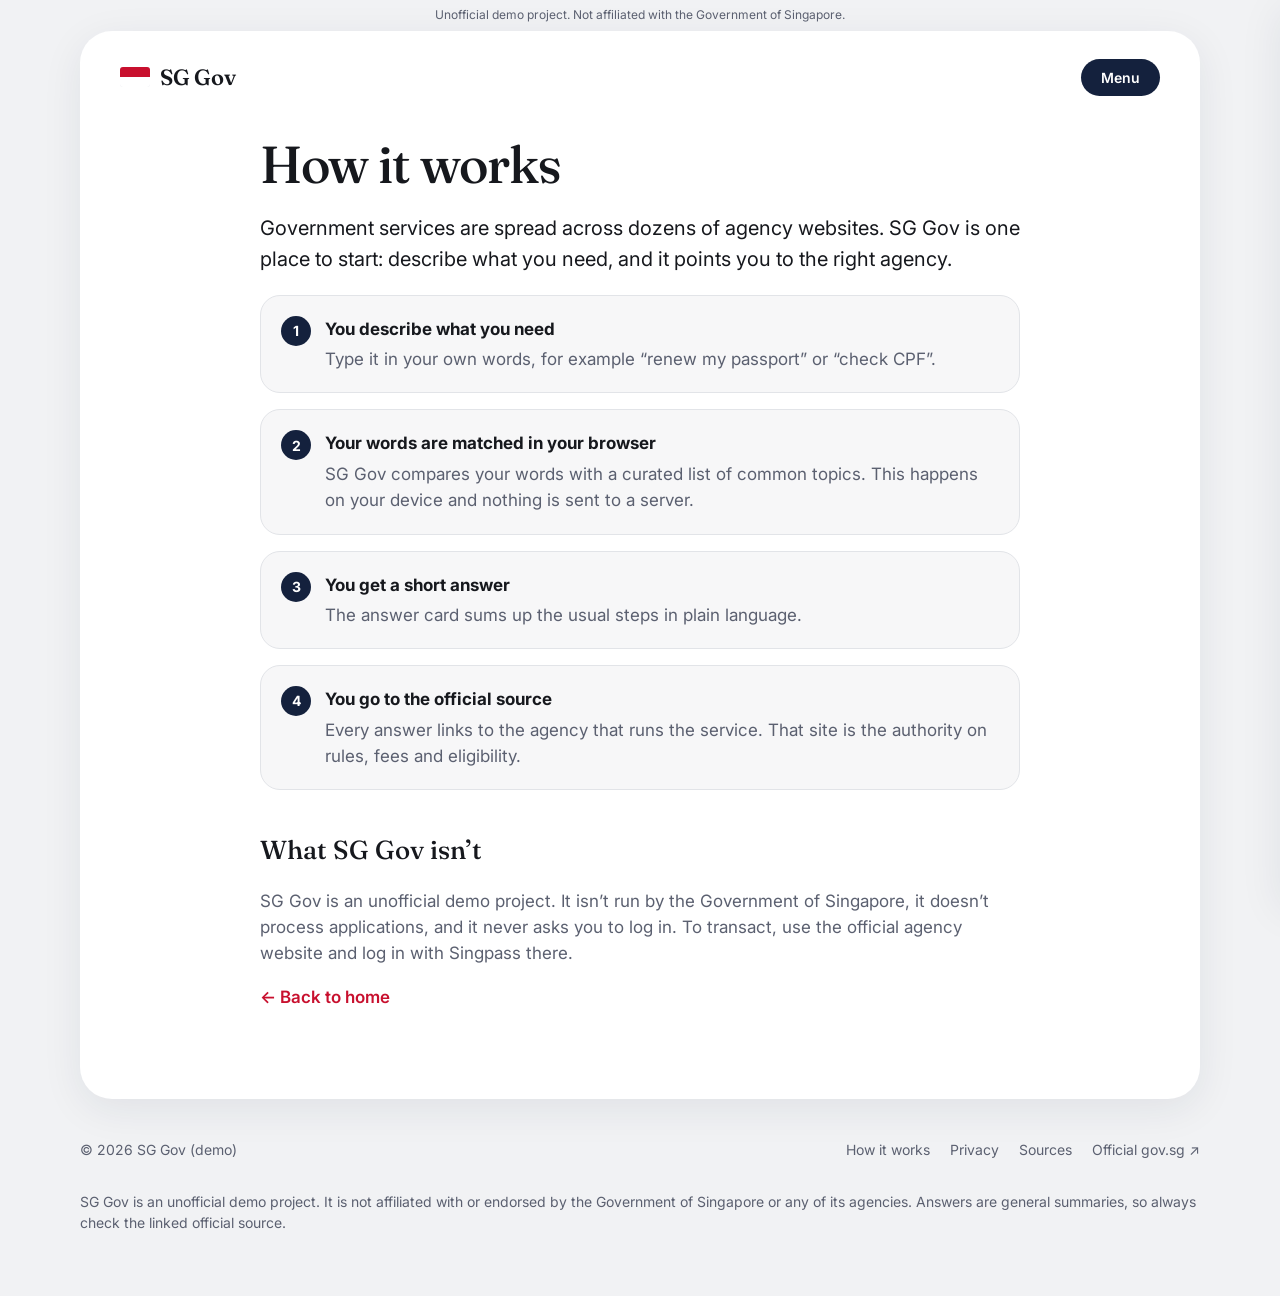
==== how-it-works.html @ 4f203b3c "Add How it works, Privacy and Sources pages" ====
<!doctype html>
<html lang="en-SG">
<head>
  <meta charset="utf-8">
  <meta name="viewport" content="width=device-width, initial-scale=1">
  <title>How SG Gov Works</title>
  <meta name="description" content="How SG Gov matches your question to an official Singapore government source.">
  <link rel="icon" href="img/favicon.svg" type="image/svg+xml">
  <link rel="preconnect" href="https://fonts.googleapis.com">
  <link rel="preconnect" href="https://fonts.gstatic.com" crossorigin>
  <link href="https://fonts.googleapis.com/css2?family=Fraunces:opsz,wght@9..144,400;9..144,500;9..144,600&family=Inter:wght@400;500;600;700&display=swap" rel="stylesheet">
  <link rel="stylesheet" href="css/styles.css">
</head>
<body>
  <a class="skip-link" href="#main">Skip to content</a>
  <div class="disclaimer-strip">Unofficial demo project. Not affiliated with the Government of Singapore.</div>

  <div class="shell">
    <div class="frame">
      <header class="site-header">
        <a class="brand" href="./" aria-label="SG Gov home">
          <span class="brand-mark" aria-hidden="true"><span></span><span></span></span>
          SG Gov
        </a>
        <button class="menu-btn" type="button" aria-expanded="false" aria-controls="drawer">Menu</button>
      </header>

      <main id="main" class="page">
        <h1>How it works</h1>
        <p class="lede">Government services are spread across dozens of agency websites. SG Gov is one place to start: describe what you need, and it points you to the right agency.</p>

        <ol class="steps">
          <li><strong>You describe what you need</strong>Type it in your own words, for example “renew my passport” or “check CPF”.</li>
          <li><strong>Your words are matched in your browser</strong>SG Gov compares your words with a curated list of common topics. This happens on your device and nothing is sent to a server.</li>
          <li><strong>You get a short answer</strong>The answer card sums up the usual steps in plain language.</li>
          <li><strong>You go to the official source</strong>Every answer links to the agency that runs the service. That site is the authority on rules, fees and eligibility.</li>
        </ol>

        <h2>What SG Gov isn’t</h2>
        <p>SG Gov is an unofficial demo project. It isn’t run by the Government of Singapore, it doesn’t process applications, and it never asks you to log in. To transact, use the official agency website and log in with Singpass there.</p>

        <p><a class="text-link" href="./">← Back to home</a></p>
      </main>
    </div>

    <footer class="site-footer">
      <span>© <span data-year></span> SG Gov (demo)</span>
      <nav aria-label="Footer">
        <a href="how-it-works.html">How it works</a>
        <a href="privacy.html">Privacy</a>
        <a href="sources.html">Sources</a>
        <a href="https://www.gov.sg/" rel="noopener">Official gov.sg ↗</a>
      </nav>
      <p class="disclaimer">SG Gov is an unofficial demo project. It is not affiliated with or endorsed by the Government of Singapore or any of its agencies. Answers are general summaries, so always check the linked official source.</p>
    </footer>
  </div>

  <div class="drawer-backdrop" data-close-menu></div>
  <nav class="drawer" id="drawer" aria-label="Site menu" inert>
    <div class="drawer-head">
      <strong>Menu</strong>
      <button class="close-btn" type="button" data-close-menu>Close</button>
    </div>
    <a href="./">Home</a>
    <a href="how-it-works.html">How it works</a>
    <a href="privacy.html">Privacy</a>
    <a href="sources.html">Sources</a>
  </nav>

  <script src="js/answers.js"></script>
  <script src="js/main.js"></script>
</body>
</html>
---- css/styles.css ----
:root {
  --bg: #f1f2f4;
  --surface: #ffffff;
  --surface-2: #f7f7f8;
  --text: #16181d;
  --muted: #5b6070;
  --border: #e2e4e8;
  --accent: #c8102e;
  --accent-ink: #ffffff;
  --navy: #14213d;
  --navy-ink: #ffffff;
  --shadow: 0 10px 40px rgba(20, 33, 61, 0.08);
  --radius-lg: 32px;
  --radius-md: 20px;
  --radius-sm: 12px;
  --font-display: "Fraunces", Georgia, "Times New Roman", serif;
  --font-body: "Inter", system-ui, -apple-system, "Segoe UI", sans-serif;
  --gutter: 16px;
  --maxw: 1120px;
}

@media (prefers-color-scheme: dark) {
  :root:not([data-theme="light"]) {
    --bg: #0e1015;
    --surface: #171a21;
    --surface-2: #1e222b;
    --text: #eef0f4;
    --muted: #a3a9b8;
    --border: #2a2f3a;
    --accent: #ff4d63;
    --navy: #e8ecf5;
    --navy-ink: #0e1015;
    --shadow: 0 10px 40px rgba(0, 0, 0, 0.4);
  }
}
:root[data-theme="dark"] {
  --bg: #0e1015;
  --surface: #171a21;
  --surface-2: #1e222b;
  --text: #eef0f4;
  --muted: #a3a9b8;
  --border: #2a2f3a;
  --accent: #ff4d63;
  --navy: #e8ecf5;
  --navy-ink: #0e1015;
  --shadow: 0 10px 40px rgba(0, 0, 0, 0.4);
}

*, *::before, *::after { box-sizing: border-box; }

html { -webkit-text-size-adjust: 100%; }

body {
  margin: 0;
  background: var(--bg);
  color: var(--text);
  font-family: var(--font-body);
  font-size: 16px;
  line-height: 1.55;
  overflow-x: hidden;
}

a { color: inherit; }
img { max-width: 100%; display: block; }

.sr-only {
  position: absolute; width: 1px; height: 1px; padding: 0; margin: -1px;
  overflow: hidden; clip: rect(0 0 0 0); white-space: nowrap; border: 0;
}

.skip-link {
  position: absolute; left: 8px; top: -48px; padding: 8px 12px;
  background: var(--navy); color: var(--navy-ink); border-radius: 8px; z-index: 100;
}
.skip-link:focus { top: 8px; }

:focus-visible { outline: 3px solid var(--accent); outline-offset: 2px; }

/* ---------- Disclaimer strip ---------- */
.disclaimer-strip {
  text-align: center;
  font-size: 12px;
  color: var(--muted);
  padding: 6px var(--gutter);
}

/* ---------- Shell ---------- */
.shell {
  max-width: calc(var(--maxw) + 2 * var(--gutter));
  margin: 0 auto;
  padding: 0 var(--gutter);
}

.frame {
  background: var(--surface);
  border-radius: var(--radius-lg);
  box-shadow: var(--shadow);
  padding: 20px clamp(16px, 4vw, 40px) 48px;
}

/* ---------- Header ---------- */
.site-header {
  display: flex; align-items: center; justify-content: space-between;
  padding: 8px 0 24px;
}
.brand {
  display: inline-flex; align-items: center; gap: 10px;
  text-decoration: none; font-family: var(--font-display);
  font-size: 22px; font-weight: 600; letter-spacing: -0.01em;
}
.brand-mark {
  width: 30px; height: 20px; border-radius: 3px; overflow: hidden;
  display: grid; grid-template-rows: 1fr 1fr;
  box-shadow: inset 0 0 0 1px var(--border);
}
.brand-mark span:first-child { background: #c8102e; }
.brand-mark span:last-child { background: #ffffff; }

.menu-btn {
  font: 600 14px var(--font-body);
  background: var(--navy); color: var(--navy-ink);
  border: 0; border-radius: 999px; padding: 10px 20px; cursor: pointer;
}

/* ---------- Drawer ---------- */
.drawer-backdrop {
  position: fixed; inset: 0; background: rgba(10, 12, 20, 0.45);
  opacity: 0; pointer-events: none; transition: opacity .2s; z-index: 40;
}
.drawer {
  position: fixed; top: 0; right: 0; height: 100%; width: min(360px, 88vw);
  background: var(--surface); color: var(--text);
  transform: translateX(100%); transition: transform .25s ease;
  z-index: 50; padding: 24px; display: flex; flex-direction: column; gap: 8px;
  box-shadow: var(--shadow);
}
.drawer-head { display: flex; justify-content: space-between; align-items: center; margin-bottom: 16px; }
.drawer a {
  text-decoration: none; font-size: 20px; font-family: var(--font-display);
  padding: 10px 0; border-bottom: 1px solid var(--border);
}
.drawer .close-btn {
  background: none; border: 1px solid var(--border); color: var(--text);
  border-radius: 999px; padding: 6px 14px; cursor: pointer; font: 500 14px var(--font-body);
}
body.menu-open .drawer { transform: translateX(0); }
body.menu-open .drawer-backdrop { opacity: 1; pointer-events: auto; }

/* ---------- Hero ---------- */
.hero { text-align: center; }
.hero h1 {
  font-family: var(--font-display); font-weight: 500;
  font-size: clamp(36px, 6vw, 60px); letter-spacing: -0.03em; line-height: 1.05;
  margin: 8px 0 12px;
}
.hero .lede { color: var(--muted); font-size: clamp(16px, 2vw, 19px); margin: 0 0 32px; }

.hero-card {
  position: relative; max-width: 760px; margin: 0 auto;
  border-radius: var(--radius-lg); overflow: hidden;
  aspect-ratio: 16 / 10; min-height: 340px;
  background: #1b2a4a;
}
.scene {
  position: absolute; inset: 0; opacity: 0; transition: opacity .9s ease;
  display: flex; align-items: flex-end; justify-content: center;
}
.scene.active { opacity: 1; }
.scene svg { width: 100%; height: 100%; }

.search {
  position: absolute; top: 24px; left: 50%; transform: translateX(-50%);
  width: calc(100% - 48px); max-width: 620px;
  display: flex; align-items: center; gap: 8px;
  background: rgba(255, 255, 255, 0.96); color: #16181d;
  border-radius: 999px; padding: 6px 6px 6px 22px;
  box-shadow: 0 6px 24px rgba(0, 0, 0, 0.18);
  z-index: 2;
}
.search input {
  flex: 1; min-width: 0; border: 0; background: transparent; outline: none;
  font: 400 16px var(--font-body); color: #16181d; padding: 10px 0;
}
.search input::placeholder { color: #4b5160; }
.search button {
  flex: none; width: 42px; height: 42px; border-radius: 50%; border: 0;
  background: #14213d; color: #fff; cursor: pointer;
  display: grid; place-items: center;
}

.example-caption { position: absolute; left: 0; right: 0; bottom: 14px; color: rgba(255,255,255,.85); font-size: 13px; z-index: 2; }

/* ---------- Answer panel ---------- */
.answer-wrap { max-width: 760px; margin: 24px auto 0; text-align: left; }
.answer-card {
  background: var(--surface-2); border: 1px solid var(--border);
  border-radius: var(--radius-md); padding: 24px;
}
.answer-card h2 { font-family: var(--font-display); font-weight: 500; font-size: 26px; margin: 0 0 8px; }
.answer-card ol { padding-left: 20px; margin: 12px 0; }
.answer-card li { margin: 4px 0; }
.answer-source {
  display: inline-flex; align-items: center; gap: 6px; margin-top: 8px;
  font-weight: 600; color: var(--accent); text-decoration: none;
}
.answer-source:hover { text-decoration: underline; }
.answer-note { font-size: 13px; color: var(--muted); margin-top: 12px; }
.chips { display: flex; flex-wrap: wrap; gap: 8px; margin-top: 16px; }
.chip {
  border: 1px solid var(--border); background: var(--surface); color: var(--text);
  border-radius: 999px; padding: 6px 14px; font: 500 14px var(--font-body); cursor: pointer;
}
.chip:hover { border-color: var(--accent); }

/* ---------- Statement ---------- */
.statement {
  max-width: 820px; margin: 96px auto; text-align: center;
  font-family: var(--font-display); font-weight: 400;
  font-size: clamp(24px, 3.6vw, 38px); line-height: 1.25; letter-spacing: -0.015em;
}
.statement em { font-style: normal; color: var(--accent); }

/* ---------- Sphere ---------- */
.agencies {
  display: grid; grid-template-columns: 1fr 1fr; gap: 40px; align-items: center;
  margin: 0 0 96px;
}
.agencies h2 {
  font-family: var(--font-display); font-weight: 500; font-size: clamp(30px, 4.5vw, 48px);
  letter-spacing: -0.02em; line-height: 1.1; margin: 0 0 12px;
}
.agencies p { color: var(--muted); font-size: 18px; margin: 0 0 20px; }
.text-link { font-weight: 600; color: var(--accent); text-decoration: none; }
.text-link:hover { text-decoration: underline; }

.sphere-stage {
  position: relative; aspect-ratio: 1; max-width: 440px; width: 100%; margin: 0 auto;
  perspective: 900px;
}
.sphere {
  position: absolute; inset: 0; transform-style: preserve-3d;
  animation: spin 40s linear infinite;
}
.sphere .tile {
  position: absolute; left: 50%; top: 50%;
  padding: 4px 10px; border-radius: 8px; white-space: nowrap;
  background: var(--surface-2); border: 1px solid var(--border);
  font-size: 11px; font-weight: 600; color: var(--text);
  backface-visibility: hidden;
}
@keyframes spin { from { transform: rotateY(0) rotateX(-12deg); } to { transform: rotateY(360deg) rotateX(-12deg); } }

/* ---------- Features ---------- */
.features { display: grid; grid-template-columns: repeat(3, 1fr); gap: 20px; margin-bottom: 96px; }
.feature {
  background: var(--surface-2); border: 1px solid var(--border);
  border-radius: var(--radius-md); padding: 28px;
  display: flex; flex-direction: column; gap: 8px;
}
.feature .icon {
  width: 44px; height: 44px; border-radius: 12px; display: grid; place-items: center;
  background: var(--surface); border: 1px solid var(--border); margin-bottom: 8px;
}
.feature h3 { font-family: var(--font-display); font-weight: 500; font-size: 22px; margin: 0; }
.feature p { color: var(--muted); margin: 0 0 8px; flex: 1; }

/* ---------- Coming soon ---------- */
.coming-head { display: flex; justify-content: space-between; align-items: end; gap: 16px; margin-bottom: 24px; flex-wrap: wrap; }
.coming-head h2 {
  font-family: var(--font-display); font-weight: 500; font-size: clamp(30px, 4.5vw, 48px);
  letter-spacing: -0.02em; margin: 0;
}
.coming-head p { color: var(--muted); margin: 8px 0 0; max-width: 520px; }
.carousel-btns { display: flex; gap: 8px; }
.carousel-btns button {
  width: 44px; height: 44px; border-radius: 50%; border: 1px solid var(--border);
  background: var(--surface); color: var(--text); cursor: pointer; font-size: 18px;
}
.carousel {
  display: flex; gap: 16px; overflow-x: auto; scroll-snap-type: x mandatory;
  padding-bottom: 12px; scrollbar-width: thin;
}
.preview {
  flex: 0 0 min(320px, 82%); scroll-snap-align: start;
  background: var(--surface-2); border: 1px solid var(--border);
  border-radius: var(--radius-md); padding: 20px; display: flex; flex-direction: column; gap: 12px;
}
.preview .tag {
  align-self: flex-start; font-size: 11px; font-weight: 700; text-transform: uppercase; letter-spacing: .06em;
  color: var(--muted); border: 1px dashed var(--border); border-radius: 6px; padding: 2px 8px;
}
.preview h3 { font-family: var(--font-display); font-weight: 500; font-size: 20px; margin: 0; }
.mock { background: var(--surface); border: 1px solid var(--border); border-radius: var(--radius-sm); padding: 12px; font-size: 13px; }
.mock-row { display: flex; justify-content: space-between; align-items: center; gap: 8px; padding: 8px 0; border-bottom: 1px solid var(--border); }
.mock-row:last-child { border-bottom: 0; }
.mock-row small { color: var(--muted); display: block; }
.mock-btn {
  background: var(--navy); color: var(--navy-ink); border-radius: 999px;
  padding: 4px 12px; font-size: 12px; font-weight: 600; white-space: nowrap;
}
.progress { display: flex; gap: 6px; margin: 8px 0; }
.progress span { flex: 1; height: 6px; border-radius: 3px; background: var(--border); }
.progress span.done { background: var(--accent); }

/* ---------- Footer ---------- */
.site-footer {
  padding: 40px 0 48px; color: var(--muted); font-size: 14px;
  display: flex; flex-wrap: wrap; justify-content: space-between; gap: 16px;
}
.site-footer nav { display: flex; flex-wrap: wrap; gap: 20px; }
.site-footer a { text-decoration: none; }
.site-footer a:hover { color: var(--text); text-decoration: underline; }
.site-footer .disclaimer { flex-basis: 100%; }

/* ---------- Subpages ---------- */
.page { max-width: 760px; margin: 0 auto; padding: 16px 0 24px; }
.page h1 {
  font-family: var(--font-display); font-weight: 500; font-size: clamp(34px, 5vw, 52px);
  letter-spacing: -0.02em; line-height: 1.1; margin: 0 0 16px;
}
.page h2 { font-family: var(--font-display); font-weight: 500; font-size: 26px; margin: 40px 0 8px; }
.page p, .page li { color: var(--muted); font-size: 17px; }
.page .lede { font-size: 20px; color: var(--text); }
.steps { counter-reset: s; list-style: none; padding: 0; display: grid; gap: 16px; }
.steps li {
  counter-increment: s; background: var(--surface-2); border: 1px solid var(--border);
  border-radius: var(--radius-md); padding: 20px 20px 20px 64px; position: relative;
}
.steps li::before {
  content: counter(s); position: absolute; left: 20px; top: 20px;
  width: 30px; height: 30px; border-radius: 50%; display: grid; place-items: center;
  background: var(--navy); color: var(--navy-ink); font-weight: 700; font-size: 14px;
}
.steps strong { color: var(--text); display: block; margin-bottom: 4px; }
.source-table { width: 100%; border-collapse: collapse; margin-top: 16px; font-size: 15px; }
.source-table th, .source-table td { text-align: left; padding: 12px 8px; border-bottom: 1px solid var(--border); vertical-align: top; }
.source-table th { color: var(--text); font-weight: 600; }
.source-table td { color: var(--muted); }
.source-table a { color: var(--accent); word-break: break-word; }
.table-wrap { overflow-x: auto; }

/* ---------- Responsive ---------- */
@media (max-width: 860px) {
  .agencies { grid-template-columns: 1fr; text-align: center; }
  .features { grid-template-columns: 1fr; }
}
@media (max-width: 520px) {
  .hero-card { aspect-ratio: auto; min-height: 380px; }
  .search { top: 16px; width: calc(100% - 24px); padding-left: 16px; }
  .search input { font-size: 15px; }
  .statement { margin: 64px auto; }
}

@media (prefers-reduced-motion: reduce) {
  .sphere { animation: none; transform: rotateX(-12deg) rotateY(20deg); }
  .scene, .drawer, .drawer-backdrop { transition: none; }
}
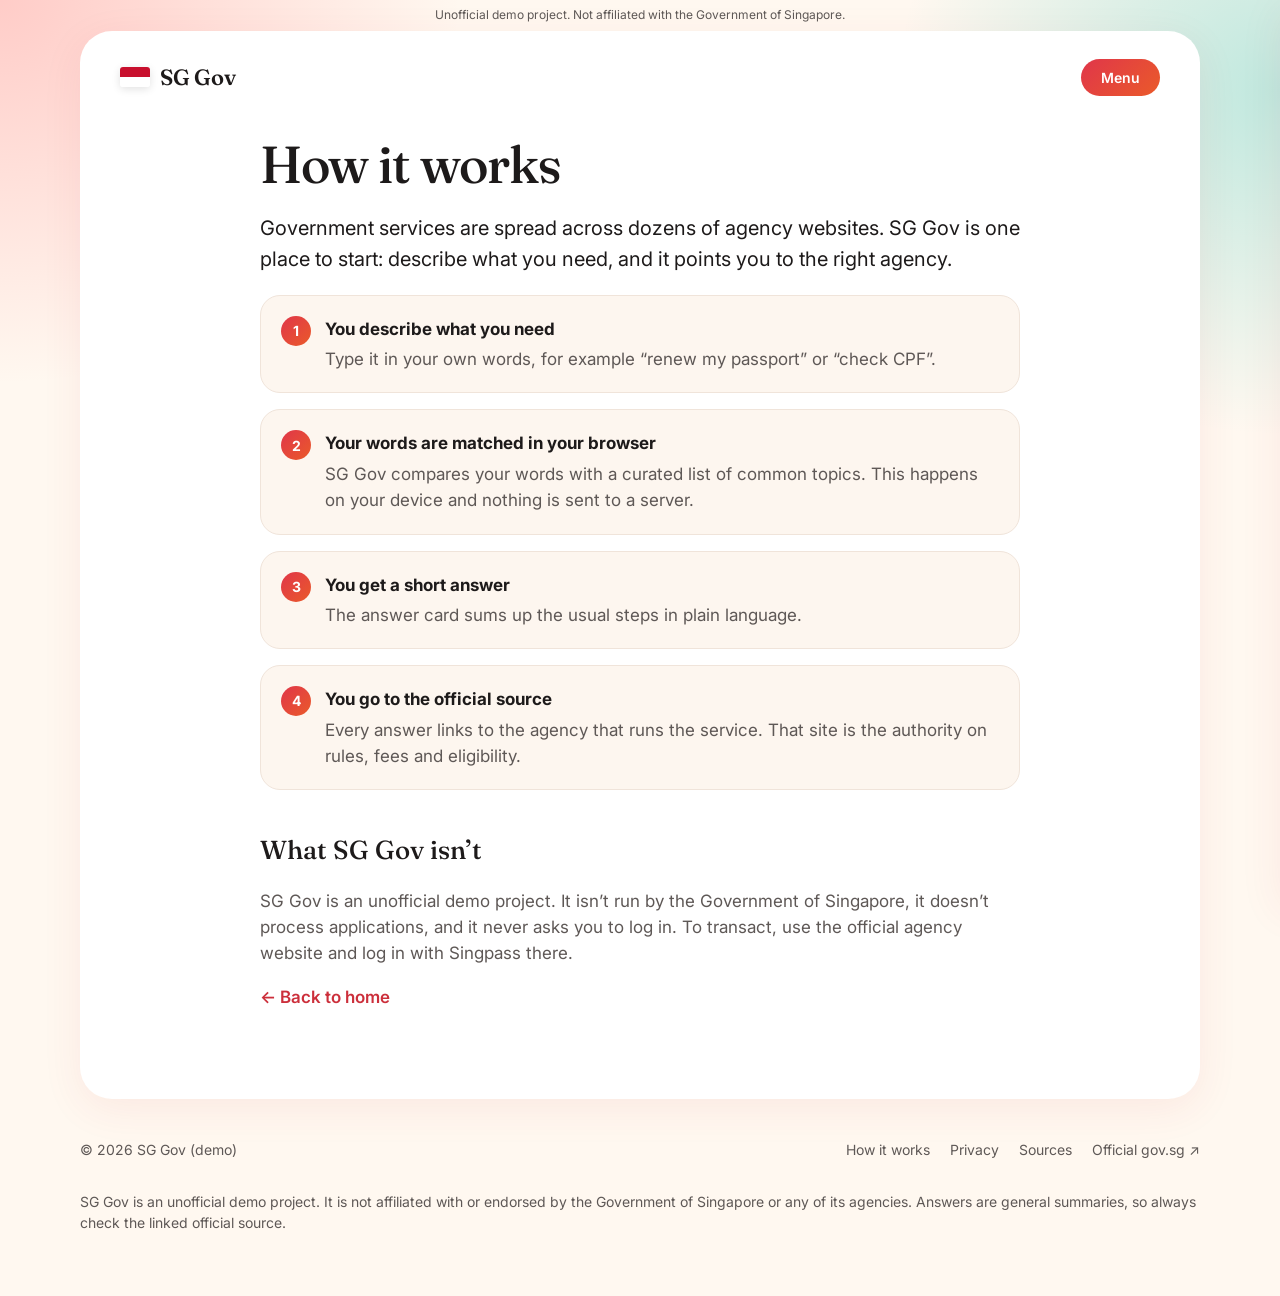
==== commit b7764810: "Make the bright Tropical theme light-only by removing dark mode" ====
--- a/how-it-works.html
+++ b/how-it-works.html
@@ -3,6 +3,7 @@
 <head>
   <meta charset="utf-8">
   <meta name="viewport" content="width=device-width, initial-scale=1">
+  <meta name="color-scheme" content="light">
   <title>How SG Gov Works</title>
   <meta name="description" content="How SG Gov matches your question to an official Singapore government source.">
   <link rel="icon" href="img/favicon.svg" type="image/svg+xml">
--- a/css/styles.css
+++ b/css/styles.css
@@ -1,15 +1,31 @@
+/* Light-only theme: Tropical — coral, orange, teal, sunshine.
+   Bright --c-* colours are for fills; --accent / --accent-2 are deeper, text-safe shades. */
 :root {
-  --bg: #f1f2f4;
+  --c-coral: #ff5a5f;
+  --c-orange: #ff9f1c;
+  --c-teal: #00b8a9;
+  --c-sun: #ffd23f;
+  --t-coral: #ffe3e1;
+  --t-orange: #fff1d6;
+  --t-teal: #d6f6f2;
+  --grad: linear-gradient(135deg, #e0364a, #ea5a2a);
+  --grad-text: linear-gradient(90deg, #e0364a, #f08a1c 50%, #009688);
+  --blob1: rgba(255, 90, 95, 0.28);
+  --blob2: rgba(0, 184, 169, 0.25);
+  --blob3: rgba(255, 210, 63, 0.30);
+
+  --bg: #fff8f0;
   --surface: #ffffff;
-  --surface-2: #f7f7f8;
-  --text: #16181d;
-  --muted: #5b6070;
-  --border: #e2e4e8;
-  --accent: #c8102e;
+  --surface-2: #fdf6ef;
+  --text: #1d1a1a;
+  --muted: #5e5856;
+  --border: #f0e4da;
+  --accent: #cc2f3b;
+  --accent-2: #00786e;
   --accent-ink: #ffffff;
-  --navy: #14213d;
+  --navy: #cc2f3b;
   --navy-ink: #ffffff;
-  --shadow: 0 10px 40px rgba(20, 33, 61, 0.08);
+  --shadow: 0 10px 40px rgba(204, 47, 59, 0.08);
   --radius-lg: 32px;
   --radius-md: 20px;
   --radius-sm: 12px;
@@ -17,33 +33,6 @@
   --font-body: "Inter", system-ui, -apple-system, "Segoe UI", sans-serif;
   --gutter: 16px;
   --maxw: 1120px;
-}
-
-@media (prefers-color-scheme: dark) {
-  :root:not([data-theme="light"]) {
-    --bg: #0e1015;
-    --surface: #171a21;
-    --surface-2: #1e222b;
-    --text: #eef0f4;
-    --muted: #a3a9b8;
-    --border: #2a2f3a;
-    --accent: #ff4d63;
-    --navy: #e8ecf5;
-    --navy-ink: #0e1015;
-    --shadow: 0 10px 40px rgba(0, 0, 0, 0.4);
-  }
-}
-:root[data-theme="dark"] {
-  --bg: #0e1015;
-  --surface: #171a21;
-  --surface-2: #1e222b;
-  --text: #eef0f4;
-  --muted: #a3a9b8;
-  --border: #2a2f3a;
-  --accent: #ff4d63;
-  --navy: #e8ecf5;
-  --navy-ink: #0e1015;
-  --shadow: 0 10px 40px rgba(0, 0, 0, 0.4);
 }
 
 *, *::before, *::after { box-sizing: border-box; }
@@ -264,6 +253,31 @@
 .feature h3 { font-family: var(--font-display); font-weight: 500; font-size: 22px; margin: 0; }
 .feature p { color: var(--muted); margin: 0 0 8px; flex: 1; }
 
+/* ---------- Next steps ---------- */
+.next-steps { margin-bottom: 96px; }
+.next-steps h2 {
+  font-family: var(--font-display); font-weight: 500; font-size: clamp(30px, 4.5vw, 48px);
+  letter-spacing: -0.02em; margin: 0;
+}
+.next-lede { color: var(--muted); font-size: 18px; margin: 8px 0 28px; max-width: 560px; }
+.next-list {
+  list-style: none; padding: 0; margin: 0;
+  display: grid; grid-template-columns: repeat(3, 1fr); gap: 20px;
+}
+.next-card {
+  position: relative; background: var(--surface-2); border: 1px solid var(--border);
+  border-radius: var(--radius-md); padding: 28px; display: flex; flex-direction: column; gap: 10px;
+}
+.next-num {
+  font-family: var(--font-display); font-size: 44px; line-height: 1; color: var(--accent);
+}
+.next-card .tag {
+  align-self: flex-start; font-size: 11px; font-weight: 700; text-transform: uppercase; letter-spacing: .06em;
+  color: var(--muted); border: 1px dashed var(--border); border-radius: 6px; padding: 2px 8px;
+}
+.next-card h3 { font-family: var(--font-display); font-weight: 500; font-size: 22px; margin: 4px 0 0; }
+.next-card p { color: var(--muted); margin: 0; }
+
 /* ---------- Coming soon ---------- */
 .coming-head { display: flex; justify-content: space-between; align-items: end; gap: 16px; margin-bottom: 24px; flex-wrap: wrap; }
 .coming-head h2 {
@@ -343,6 +357,7 @@
 @media (max-width: 860px) {
   .agencies { grid-template-columns: 1fr; text-align: center; }
   .features { grid-template-columns: 1fr; }
+  .next-list { grid-template-columns: 1fr; }
 }
 @media (max-width: 520px) {
   .hero-card { aspect-ratio: auto; min-height: 380px; }
@@ -355,3 +370,41 @@
   .sphere { animation: none; transform: rotateX(-12deg) rotateY(20deg); }
   .scene, .drawer, .drawer-backdrop { transition: none; }
 }
+
+/* ---------- Tropical colour layer ---------- */
+body {
+  background:
+    radial-gradient(60vw 50vw at 0% 0%, var(--blob1), transparent 60%),
+    radial-gradient(50vw 45vw at 100% 10%, var(--blob2), transparent 60%),
+    radial-gradient(60vw 50vw at 50% 100%, var(--blob3), transparent 60%),
+    var(--bg);
+  background-attachment: fixed;
+}
+.grad, .statement em {
+  background: var(--grad-text);
+  -webkit-background-clip: text; background-clip: text; color: transparent;
+}
+.menu-btn, .search button, .mock-btn, .steps li::before { background: var(--grad); color: #fff; }
+.brand-mark { box-shadow: 0 2px 8px rgba(0, 0, 0, 0.12); }
+
+.feature, .next-card, .preview, .answer-card { border: 0; }
+.feature:nth-child(1), .next-card:nth-child(1), .preview:nth-child(3n+1) { background: var(--t-coral); }
+.feature:nth-child(2), .next-card:nth-child(2), .preview:nth-child(3n+2), .answer-card { background: var(--t-orange); }
+.feature:nth-child(3), .next-card:nth-child(3), .preview:nth-child(3n+3) { background: var(--t-teal); }
+.feature .icon { border: 0; }
+.feature:nth-child(1) .icon { background: var(--c-coral); color: #fff; }
+.feature:nth-child(2) .icon { background: var(--c-orange); color: #3a2200; }
+.feature:nth-child(3) .icon { background: var(--c-teal); color: #fff; }
+.next-card:nth-child(2) .next-num { color: #c25e00; }
+.next-card:nth-child(3) .next-num { color: var(--accent-2); }
+.preview .tag, .next-card .tag { border-color: currentColor; }
+
+.sphere .tile { border: 0; }
+.sphere .tile:nth-child(4n+1) { background: #d63340; color: #fff; }
+.sphere .tile:nth-child(4n+2) { background: var(--c-orange); color: #3a2200; }
+.sphere .tile:nth-child(4n+3) { background: #008577; color: #fff; }
+.sphere .tile:nth-child(4n+4) { background: var(--c-sun); color: #3a2a00; }
+
+.progress span.done { background: var(--grad); }
+.chip:hover { border-color: var(--accent); color: var(--accent); }
+
